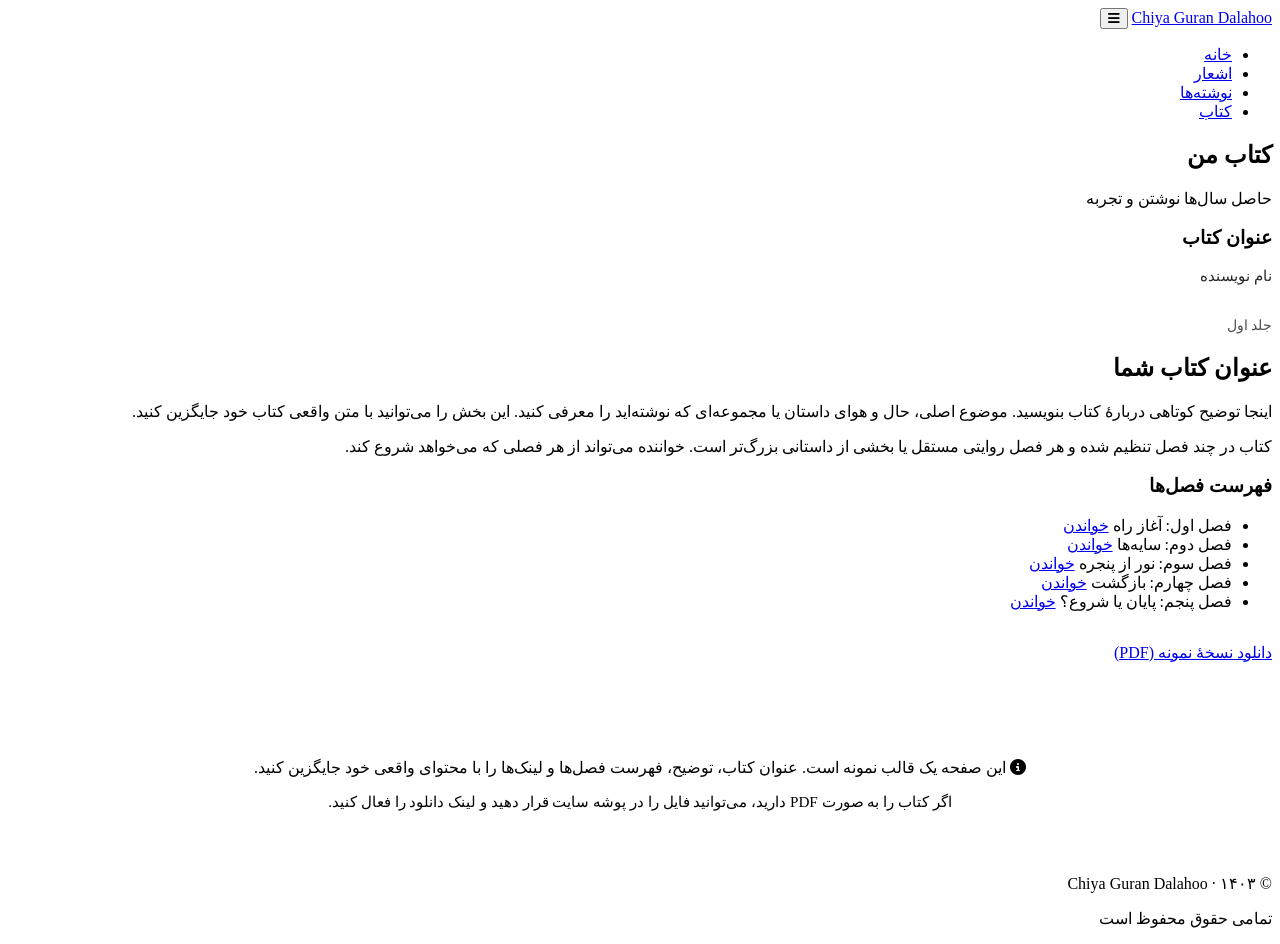
==== book.html @ 2d06a1b2 "Add files via upload" ====
<!DOCTYPE html>
<html lang="fa" dir="rtl">
<head>
    <meta charset="UTF-8">
    <meta name="viewport" content="width=device-width, initial-scale=1.0">
    <title>کتاب | Chiya Guran Dalahoo</title>
    <meta name="description" content="معرفی کتاب">
    <link rel="stylesheet" href="css/style.css">
    <link rel="stylesheet" href="https://cdnjs.cloudflare.com/ajax/libs/font-awesome/6.5.1/css/all.min.css">
</head>
<body>
    <header>
        <div class="nav-container">
            <a href="index.html" class="logo">Chiya <span>Guran</span> Dalahoo</a>
            <button class="menu-toggle" aria-label="منو">
                <i class="fas fa-bars"></i>
            </button>
            <nav>
                <ul id="nav-menu">
                    <li><a href="index.html">خانه</a></li>
                    <li><a href="poems.html">اشعار</a></li>
                    <li><a href="writings.html">نوشته‌ها</a></li>
                    <li><a href="book.html" class="active">کتاب</a></li>
                </ul>
            </nav>
        </div>
    </header>

    <main>
        <div class="section-title">
            <h2>کتاب من</h2>
            <p>حاصل سال‌ها نوشتن و تجربه</p>
        </div>

        <div class="book-info">
            <div class="book-cover">
                <h3>عنوان کتاب</h3>
                <p style="font-size: 0.95rem; opacity: 0.85; margin-top: 0.5rem;">نام نویسنده</p>
                <div style="margin-top: 2rem; font-size: 0.85rem; opacity: 0.7;">
                    جلد اول
                </div>
            </div>

            <div class="book-details">
                <h2>عنوان کتاب شما</h2>
                <p>
                    اینجا توضیح کوتاهی دربارهٔ کتاب بنویسید. موضوع اصلی، حال و هوای داستان یا مجموعه‌ای که نوشته‌اید را معرفی کنید. این بخش را می‌توانید با متن واقعی کتاب خود جایگزین کنید.
                </p>
                <p>
                    کتاب در چند فصل تنظیم شده و هر فصل روایتی مستقل یا بخشی از داستانی بزرگ‌تر است. خواننده می‌تواند از هر فصلی که می‌خواهد شروع کند.
                </p>

                <div class="chapters">
                    <h3>فهرست فصل‌ها</h3>
                    <ul>
                        <li>
                            <span>فصل اول: آغاز راه</span>
                            <a href="#">خواندن</a>
                        </li>
                        <li>
                            <span>فصل دوم: سایه‌ها</span>
                            <a href="#">خواندن</a>
                        </li>
                        <li>
                            <span>فصل سوم: نور از پنجره</span>
                            <a href="#">خواندن</a>
                        </li>
                        <li>
                            <span>فصل چهارم: بازگشت</span>
                            <a href="#">خواندن</a>
                        </li>
                        <li>
                            <span>فصل پنجم: پایان یا شروع؟</span>
                            <a href="#">خواندن</a>
                        </li>
                    </ul>
                </div>

                <div style="margin-top: 2rem;">
                    <a href="#" class="btn">دانلود نسخهٔ نمونه (PDF)</a>
                </div>
            </div>
        </div>

        <div style="text-align: center; margin-top: 3rem; padding: 2rem; background: var(--bg-secondary); border-radius: var(--radius);">
            <p style="color: var(--text-soft); margin-bottom: 1rem;">
                <i class="fas fa-info-circle"></i>
                این صفحه یک قالب نمونه است. عنوان کتاب، توضیح، فهرست فصل‌ها و لینک‌ها را با محتوای واقعی خود جایگزین کنید.
            </p>
            <p style="font-size: 0.95rem; color: var(--text-soft);">
                اگر کتاب را به صورت PDF دارید، می‌توانید فایل را در پوشه سایت قرار دهید و لینک دانلود را فعال کنید.
            </p>
        </div>
    </main>

    <footer>
        <p>© ۱۴۰۳ · Chiya Guran Dalahoo</p>
        <p>تمامی حقوق محفوظ است</p>
    </footer>

    <script src="js/main.js"></script>
</body>
</html>
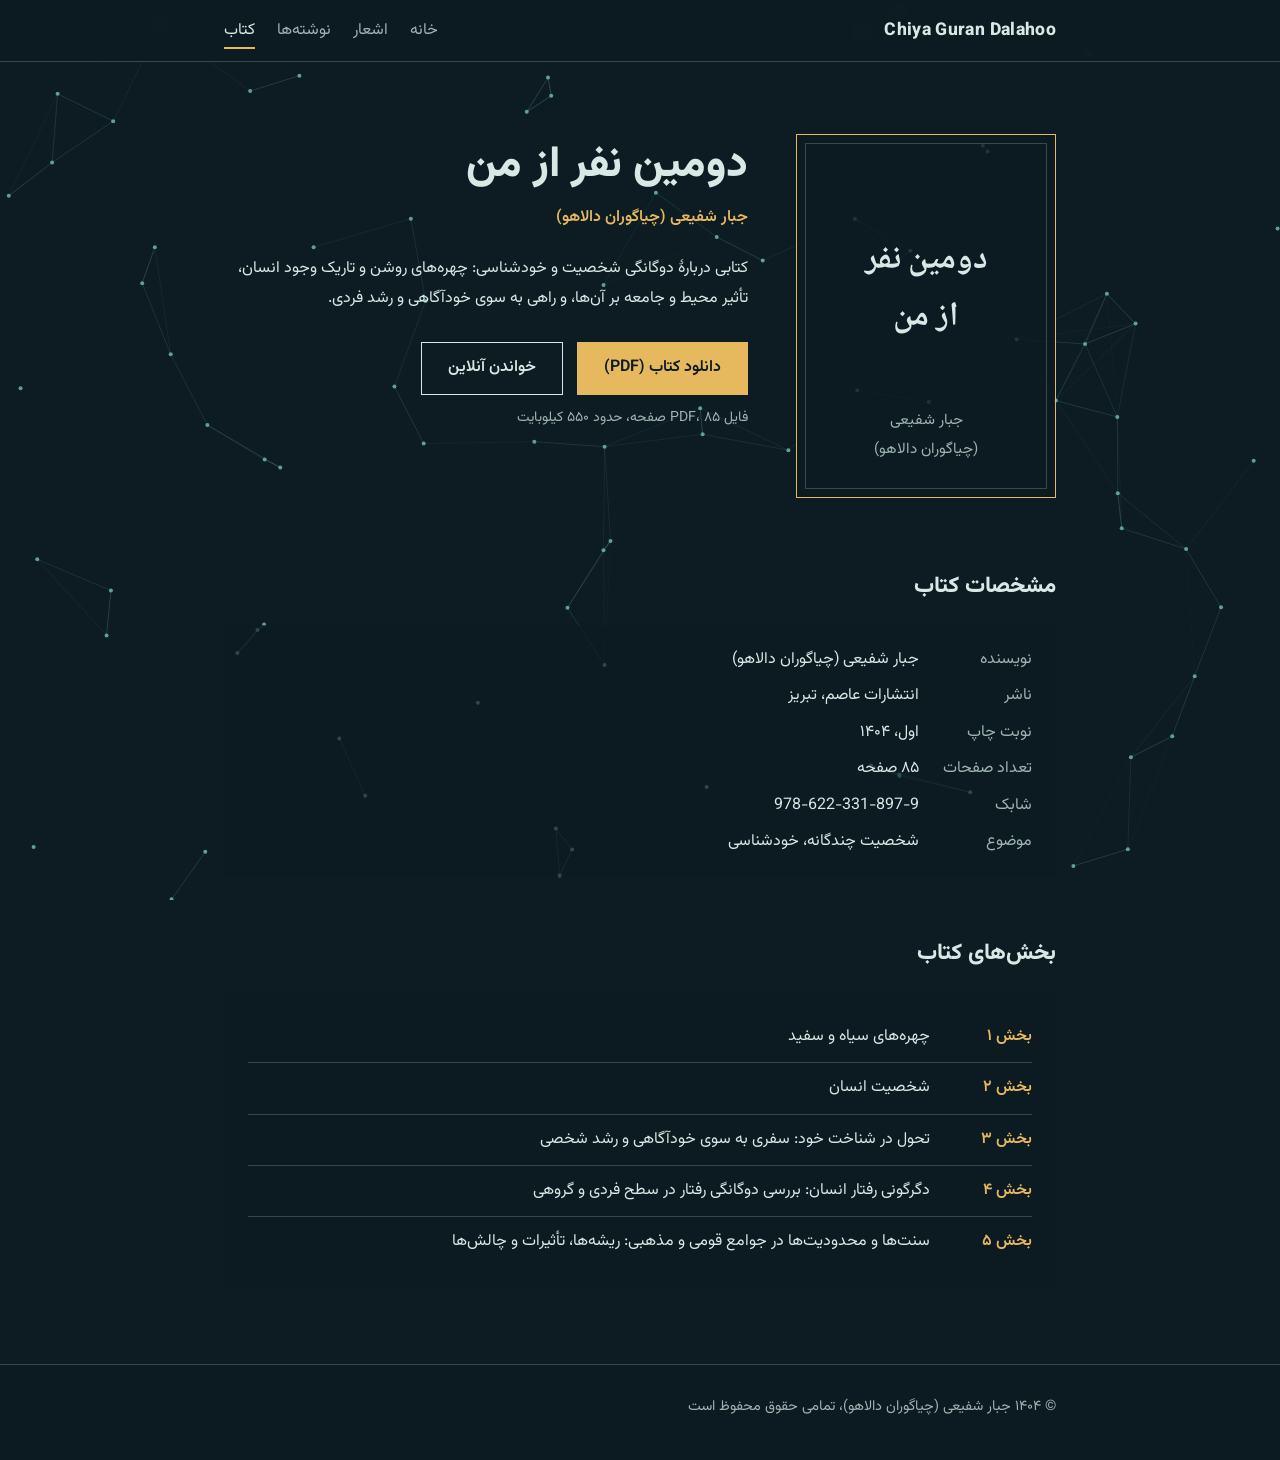
==== commit a53d9a32: "Add files via upload" ====
--- a/book.html
+++ b/book.html
@@ -1,103 +1,193 @@
 <!DOCTYPE html>
 <html lang="fa" dir="rtl">
 <head>
-    <meta charset="UTF-8">
-    <meta name="viewport" content="width=device-width, initial-scale=1.0">
-    <title>کتاب | Chiya Guran Dalahoo</title>
-    <meta name="description" content="معرفی کتاب">
-    <link rel="stylesheet" href="css/style.css">
-    <link rel="stylesheet" href="https://cdnjs.cloudflare.com/ajax/libs/font-awesome/6.5.1/css/all.min.css">
+<meta charset="UTF-8">
+<meta name="viewport" content="width=device-width, initial-scale=1.0">
+<meta name="description" content="کتاب دومین نفر از من، نوشتهٔ جبار شفیعی (چیاگوران دالاهو)">
+<title>کتاب | Chiya Guran Dalahoo</title>
+<link rel="preconnect" href="https://fonts.googleapis.com">
+<link rel="preconnect" href="https://fonts.gstatic.com" crossorigin>
+<link href="https://fonts.googleapis.com/css2?family=Vazirmatn:wght@400;600;800&family=Noto+Naskh+Arabic:wght@400;600;700&display=swap" rel="stylesheet">
+<style>
+:root {
+  --ink: #0d1b22;
+  --mist: #d8e8e4;
+  --dim: #9db4b0;
+  --saffron: #e6b95f;
+  --line: rgba(216, 232, 228, .22);
+}
+* { box-sizing: border-box; margin: 0; padding: 0; }
+html { background: var(--ink); }
+body { font-family: "Vazirmatn", Tahoma, "Segoe UI", sans-serif; color: var(--mist); line-height: 1.9; background: transparent; min-height: 100vh; }
+#bg { position: fixed; inset: 0; width: 100%; height: 100%; z-index: -1; display: block; }
+a { color: inherit; text-decoration: none; }
+a:focus-visible { outline: 2px solid var(--saffron); outline-offset: 4px; }
+.wrap { max-width: 880px; margin: 0 auto; padding: 0 24px; }
+
+header { border-bottom: 1px solid var(--line); background: rgba(13, 27, 34, .72); backdrop-filter: blur(6px); -webkit-backdrop-filter: blur(6px); position: sticky; top: 0; z-index: 5; }
+header .wrap { display: flex; align-items: center; justify-content: space-between; gap: 16px; flex-wrap: wrap; padding-top: 14px; padding-bottom: 14px; }
+.brand { font-weight: 800; font-size: 1.1rem; letter-spacing: .02em; direction: ltr; }
+nav ul { list-style: none; display: flex; gap: 22px; }
+nav a { color: var(--dim); padding: 4px 0; border-bottom: 2px solid transparent; }
+nav a:hover, nav a[aria-current="page"] { color: var(--mist); border-bottom-color: var(--saffron); }
+
+.book { display: grid; grid-template-columns: 260px 1fr; gap: 48px; align-items: start; padding: 72px 0 40px; }
+
+/* typographic cover */
+.cover { aspect-ratio: 5 / 7; border: 1px solid var(--saffron); background: rgba(13, 27, 34, .8); display: flex; flex-direction: column; justify-content: space-between; align-items: center; text-align: center; padding: 34px 18px; position: relative; }
+.cover::before { content: ""; position: absolute; inset: 8px; border: 1px solid var(--line); pointer-events: none; }
+.cover .t { font-family: "Noto Naskh Arabic", "Vazirmatn", serif; font-weight: 700; font-size: 2.1rem; line-height: 1.7; margin-top: 28%; }
+.cover .a { font-size: .95rem; color: var(--dim); }
+
+.info h1 { font-size: clamp(1.8rem, 5vw, 2.7rem); font-weight: 800; line-height: 1.5; }
+.author { color: var(--saffron); font-weight: 600; margin-top: 4px; }
+.desc { margin-top: 20px; color: var(--mist); max-width: 34em; }
+.actions { margin-top: 28px; display: flex; gap: 14px; flex-wrap: wrap; }
+.btn { padding: 10px 26px; border: 1px solid var(--mist); font-weight: 600; transition: background .2s, color .2s; display: inline-block; }
+.btn:hover { background: var(--mist); color: var(--ink); }
+.btn.primary { background: var(--saffron); border-color: var(--saffron); color: var(--ink); }
+.btn.primary:hover { background: transparent; color: var(--saffron); }
+.small { margin-top: 10px; color: var(--dim); font-size: .88rem; }
+
+section { padding: 28px 0; }
+h2 { font-size: 1.4rem; font-weight: 800; margin-bottom: 16px; }
+.panel { background: rgba(13, 27, 34, .65); padding: 20px 24px; }
+
+dl { display: grid; grid-template-columns: max-content 1fr; gap: 6px 24px; }
+dt { color: var(--dim); }
+
+ol.parts { list-style: none; counter-reset: p; }
+ol.parts li { counter-increment: p; padding: 10px 0; border-bottom: 1px solid var(--line); display: flex; gap: 14px; }
+ol.parts li:last-child { border-bottom: 0; }
+ol.parts li::before { content: "بخش " counter(p, persian); color: var(--saffron); font-weight: 600; white-space: nowrap; min-width: 5.5em; }
+
+footer { border-top: 1px solid var(--line); margin-top: 48px; padding: 28px 0 40px; color: var(--dim); font-size: .9rem; background: rgba(13, 27, 34, .72); }
+@media (max-width: 680px) {
+  .book { grid-template-columns: 1fr; gap: 32px; padding-top: 40px; }
+  .cover { max-width: 260px; margin: 0 auto; width: 100%; }
+  nav ul { gap: 16px; }
+  dl { grid-template-columns: 1fr; gap: 0; }
+  dd { margin-bottom: 8px; }
+}
+</style>
 </head>
 <body>
-    <header>
-        <div class="nav-container">
-            <a href="index.html" class="logo">Chiya <span>Guran</span> Dalahoo</a>
-            <button class="menu-toggle" aria-label="منو">
-                <i class="fas fa-bars"></i>
-            </button>
-            <nav>
-                <ul id="nav-menu">
-                    <li><a href="index.html">خانه</a></li>
-                    <li><a href="poems.html">اشعار</a></li>
-                    <li><a href="writings.html">نوشته‌ها</a></li>
-                    <li><a href="book.html" class="active">کتاب</a></li>
-                </ul>
-            </nav>
-        </div>
-    </header>
+<canvas id="bg" aria-hidden="true"></canvas>
 
-    <main>
-        <div class="section-title">
-            <h2>کتاب من</h2>
-            <p>حاصل سال‌ها نوشتن و تجربه</p>
-        </div>
+<header>
+  <div class="wrap">
+    <a class="brand" href="index.html">Chiya Guran Dalahoo</a>
+    <nav aria-label="منوی اصلی">
+      <ul>
+        <li><a href="index.html">خانه</a></li>
+        <li><a href="poems.html">اشعار</a></li>
+        <li><a href="writings.html">نوشته‌ها</a></li>
+        <li><a href="book.html" aria-current="page">کتاب</a></li>
+      </ul>
+    </nav>
+  </div>
+</header>
 
-        <div class="book-info">
-            <div class="book-cover">
-                <h3>عنوان کتاب</h3>
-                <p style="font-size: 0.95rem; opacity: 0.85; margin-top: 0.5rem;">نام نویسنده</p>
-                <div style="margin-top: 2rem; font-size: 0.85rem; opacity: 0.7;">
-                    جلد اول
-                </div>
-            </div>
+<main class="wrap">
+  <div class="book">
+    <div class="cover" aria-hidden="true">
+      <div class="t">دومین نفر<br>از من</div>
+      <div class="a">جبار شفیعی<br>(چیاگوران دالاهو)</div>
+    </div>
 
-            <div class="book-details">
-                <h2>عنوان کتاب شما</h2>
-                <p>
-                    اینجا توضیح کوتاهی دربارهٔ کتاب بنویسید. موضوع اصلی، حال و هوای داستان یا مجموعه‌ای که نوشته‌اید را معرفی کنید. این بخش را می‌توانید با متن واقعی کتاب خود جایگزین کنید.
-                </p>
-                <p>
-                    کتاب در چند فصل تنظیم شده و هر فصل روایتی مستقل یا بخشی از داستانی بزرگ‌تر است. خواننده می‌تواند از هر فصلی که می‌خواهد شروع کند.
-                </p>
+    <div class="info">
+      <h1>دومین نفر از من</h1>
+      <p class="author">جبار شفیعی (چیاگوران دالاهو)</p>
+      <p class="desc">کتابی دربارهٔ دوگانگی شخصیت و خودشناسی: چهره‌های روشن و تاریک وجود انسان، تأثیر محیط و جامعه بر آن‌ها، و راهی به سوی خودآگاهی و رشد فردی.</p>
+      <div class="actions">
+        <a class="btn primary" href="files/dovomin-nafar-az-man.pdf" download>دانلود کتاب (PDF)</a>
+        <a class="btn" href="files/dovomin-nafar-az-man.pdf" target="_blank" rel="noopener">خواندن آنلاین</a>
+      </div>
+      <p class="small">فایل PDF، ۸۵ صفحه، حدود ۵۵۰ کیلوبایت</p>
+    </div>
+  </div>
 
-                <div class="chapters">
-                    <h3>فهرست فصل‌ها</h3>
-                    <ul>
-                        <li>
-                            <span>فصل اول: آغاز راه</span>
-                            <a href="#">خواندن</a>
-                        </li>
-                        <li>
-                            <span>فصل دوم: سایه‌ها</span>
-                            <a href="#">خواندن</a>
-                        </li>
-                        <li>
-                            <span>فصل سوم: نور از پنجره</span>
-                            <a href="#">خواندن</a>
-                        </li>
-                        <li>
-                            <span>فصل چهارم: بازگشت</span>
-                            <a href="#">خواندن</a>
-                        </li>
-                        <li>
-                            <span>فصل پنجم: پایان یا شروع؟</span>
-                            <a href="#">خواندن</a>
-                        </li>
-                    </ul>
-                </div>
+  <section>
+    <h2>مشخصات کتاب</h2>
+    <div class="panel">
+      <dl>
+        <dt>نویسنده</dt><dd>جبار شفیعی (چیاگوران دالاهو)</dd>
+        <dt>ناشر</dt><dd>انتشارات عاصم، تبریز</dd>
+        <dt>نوبت چاپ</dt><dd>اول، ۱۴۰۴</dd>
+        <dt>تعداد صفحات</dt><dd>۸۵ صفحه</dd>
+        <dt>شابک</dt><dd dir="ltr" style="text-align:right">978-622-331-897-9</dd>
+        <dt>موضوع</dt><dd>شخصیت چندگانه، خودشناسی</dd>
+      </dl>
+    </div>
+  </section>
 
-                <div style="margin-top: 2rem;">
-                    <a href="#" class="btn">دانلود نسخهٔ نمونه (PDF)</a>
-                </div>
-            </div>
-        </div>
+  <section>
+    <h2>بخش‌های کتاب</h2>
+    <div class="panel">
+      <ol class="parts">
+        <li>چهره‌های سیاه و سفید</li>
+        <li>شخصیت انسان</li>
+        <li>تحول در شناخت خود: سفری به سوی خودآگاهی و رشد شخصی</li>
+        <li>دگرگونی رفتار انسان: بررسی دوگانگی رفتار در سطح فردی و گروهی</li>
+        <li>سنت‌ها و محدودیت‌ها در جوامع قومی و مذهبی: ریشه‌ها، تأثیرات و چالش‌ها</li>
+      </ol>
+    </div>
+  </section>
+</main>
 
-        <div style="text-align: center; margin-top: 3rem; padding: 2rem; background: var(--bg-secondary); border-radius: var(--radius);">
-            <p style="color: var(--text-soft); margin-bottom: 1rem;">
-                <i class="fas fa-info-circle"></i>
-                این صفحه یک قالب نمونه است. عنوان کتاب، توضیح، فهرست فصل‌ها و لینک‌ها را با محتوای واقعی خود جایگزین کنید.
-            </p>
-            <p style="font-size: 0.95rem; color: var(--text-soft);">
-                اگر کتاب را به صورت PDF دارید، می‌توانید فایل را در پوشه سایت قرار دهید و لینک دانلود را فعال کنید.
-            </p>
-        </div>
-    </main>
+<footer>
+  <div class="wrap">© ۱۴۰۴ جبار شفیعی (چیاگوران دالاهو)، تمامی حقوق محفوظ است</div>
+</footer>
 
-    <footer>
-        <p>© ۱۴۰۳ · Chiya Guran Dalahoo</p>
-        <p>تمامی حقوق محفوظ است</p>
-    </footer>
-
-    <script src="js/main.js"></script>
+<script>
+(function () {
+  var c = document.getElementById('bg');
+  var x = c.getContext('2d');
+  var w = 0, h = 0, pts = [];
+  var still = window.matchMedia && matchMedia('(prefers-reduced-motion: reduce)').matches;
+  var NET = '111,183,168';
+  function resize() {
+    var d = window.devicePixelRatio || 1;
+    w = window.innerWidth; h = window.innerHeight;
+    c.width = w * d; c.height = h * d;
+    x.setTransform(d, 0, 0, d, 0, 0);
+    var n = Math.min(90, Math.floor(w * h / 14000));
+    pts = [];
+    for (var i = 0; i < n; i++) {
+      pts.push({ x: Math.random() * w, y: Math.random() * h, vx: (Math.random() - .5) * .4, vy: (Math.random() - .5) * .4 });
+    }
+    if (still) draw();
+  }
+  function draw() {
+    x.clearRect(0, 0, w, h);
+    var i, j, a, b, d;
+    for (i = 0; i < pts.length; i++) {
+      a = pts[i];
+      if (!still) {
+        a.x += a.vx; a.y += a.vy;
+        if (a.x < 0 || a.x > w) a.vx *= -1;
+        if (a.y < 0 || a.y > h) a.vy *= -1;
+      }
+    }
+    for (i = 0; i < pts.length; i++) {
+      a = pts[i];
+      x.fillStyle = 'rgba(' + NET + ',.85)';
+      x.beginPath(); x.arc(a.x, a.y, 2, 0, 6.283); x.fill();
+      for (j = i + 1; j < pts.length; j++) {
+        b = pts[j];
+        d = Math.hypot(a.x - b.x, a.y - b.y);
+        if (d < 140) {
+          x.strokeStyle = 'rgba(' + NET + ',' + ((1 - d / 140) * .35) + ')';
+          x.beginPath(); x.moveTo(a.x, a.y); x.lineTo(b.x, b.y); x.stroke();
+        }
+      }
+    }
+    if (!still) requestAnimationFrame(draw);
+  }
+  window.addEventListener('resize', resize);
+  resize();
+  if (!still) draw();
+})();
+</script>
 </body>
 </html>
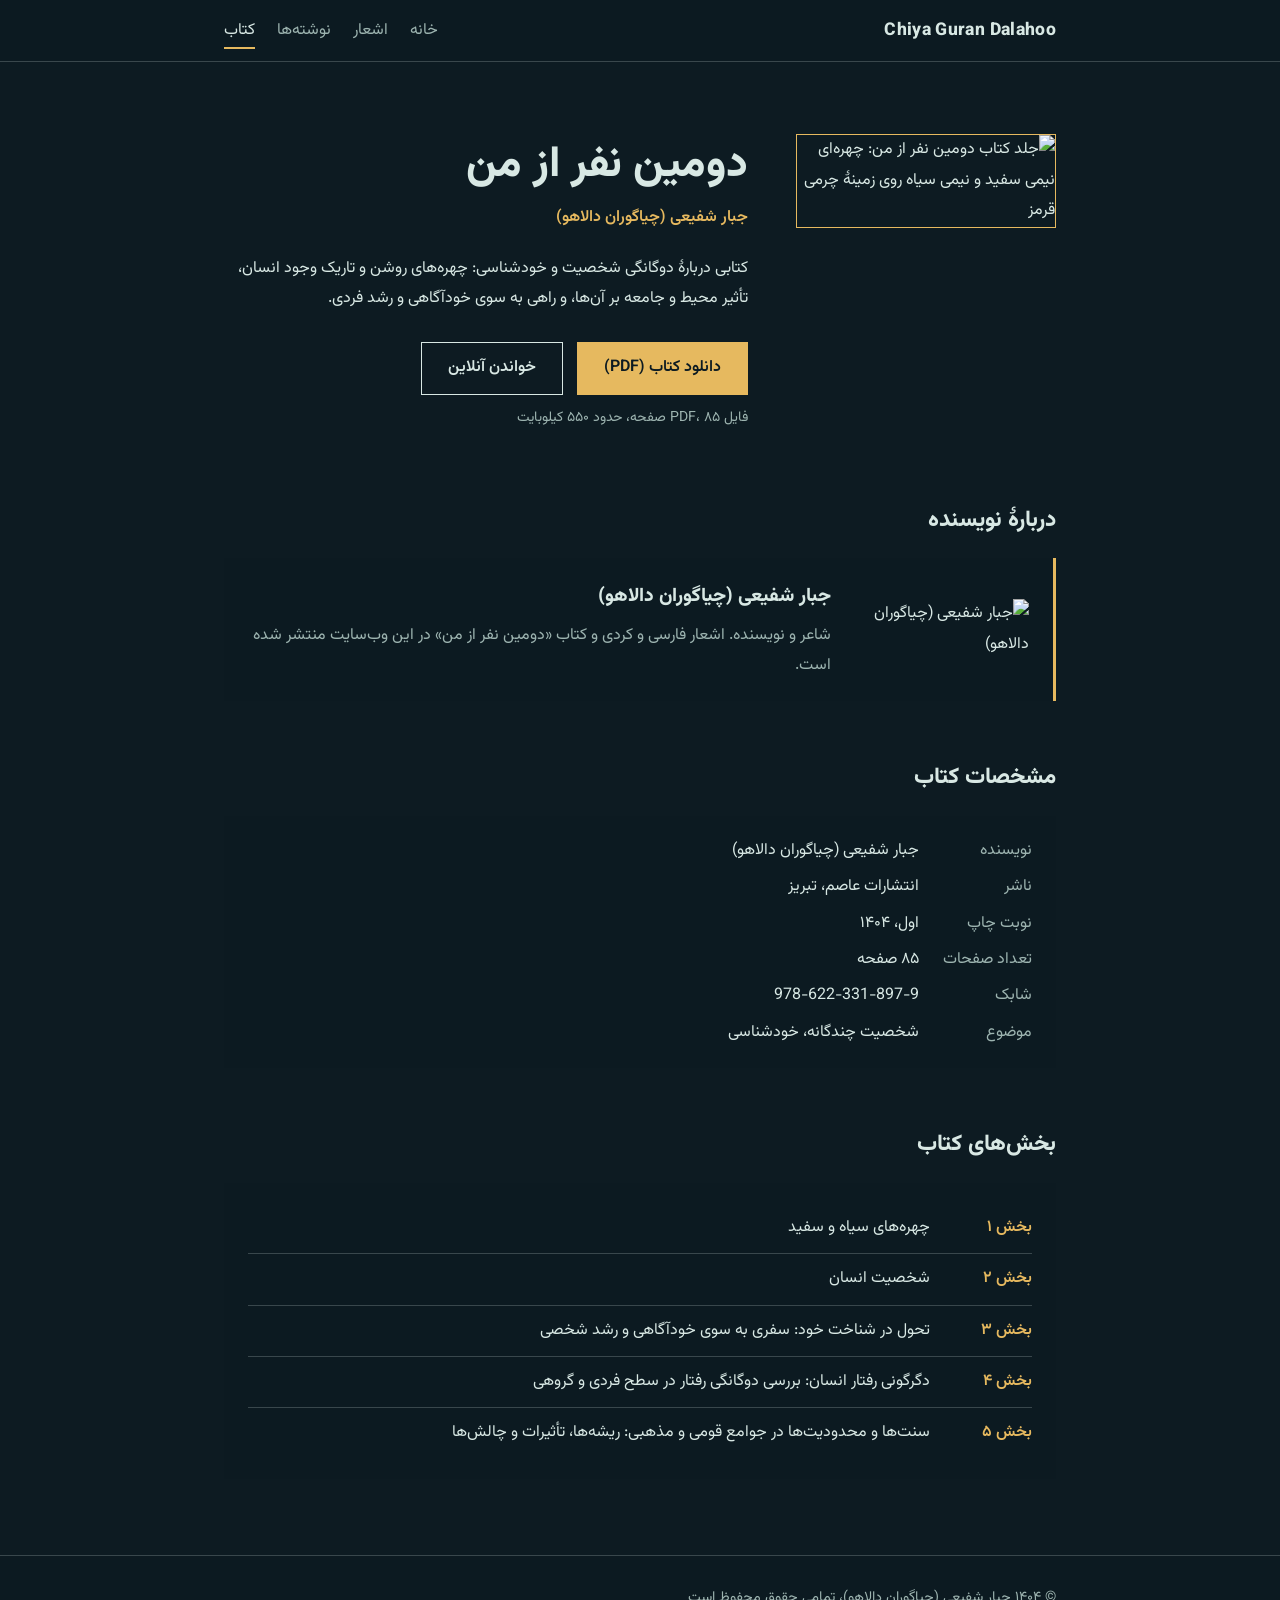
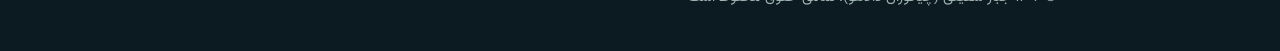
==== commit 501e717e: "Add files via upload" ====
--- a/book.html
+++ b/book.html
@@ -61,10 +61,17 @@
 ol.parts li:last-child { border-bottom: 0; }
 ol.parts li::before { content: "بخش " counter(p, persian); color: var(--saffron); font-weight: 600; white-space: nowrap; min-width: 5.5em; }
 
+.cover-img { width: 100%; max-width: 260px; height: auto; display: block; border: 1px solid var(--saffron); }
+.author-box { display: grid; grid-template-columns: 170px 1fr; gap: 28px; align-items: center; background: rgba(13, 27, 34, .65); padding: 20px 24px; border-inline-start: 3px solid var(--saffron); }
+.author-box img { width: 100%; height: auto; display: block; }
+.author-box h3 { font-size: 1.2rem; font-weight: 800; }
+.author-box p { color: var(--dim); margin-top: 6px; }
+@media (max-width: 560px) { .author-box { grid-template-columns: 1fr; } .author-box img { max-width: 200px; } }
+
 footer { border-top: 1px solid var(--line); margin-top: 48px; padding: 28px 0 40px; color: var(--dim); font-size: .9rem; background: rgba(13, 27, 34, .72); }
 @media (max-width: 680px) {
   .book { grid-template-columns: 1fr; gap: 32px; padding-top: 40px; }
-  .cover { max-width: 260px; margin: 0 auto; width: 100%; }
+  .cover-img { margin: 0 auto; }
   nav ul { gap: 16px; }
   dl { grid-template-columns: 1fr; gap: 0; }
   dd { margin-bottom: 8px; }
@@ -90,10 +97,7 @@
 
 <main class="wrap">
   <div class="book">
-    <div class="cover" aria-hidden="true">
-      <div class="t">دومین نفر<br>از من</div>
-      <div class="a">جبار شفیعی<br>(چیاگوران دالاهو)</div>
-    </div>
+    <img class="cover-img" src="images/book-cover.jpg" alt="جلد کتاب دومین نفر از من: چهره‌ای نیمی سفید و نیمی سیاه روی زمینهٔ چرمی قرمز">
 
     <div class="info">
       <h1>دومین نفر از من</h1>
@@ -106,6 +110,17 @@
       <p class="small">فایل PDF، ۸۵ صفحه، حدود ۵۵۰ کیلوبایت</p>
     </div>
   </div>
+
+  <section>
+    <h2>دربارهٔ نویسنده</h2>
+    <div class="author-box">
+      <img src="images/author.jpg" alt="جبار شفیعی (چیاگوران دالاهو)" loading="lazy">
+      <div>
+        <h3>جبار شفیعی (چیاگوران دالاهو)</h3>
+        <p>شاعر و نویسنده. اشعار فارسی و کردی و کتاب «دومین نفر از من» در این وب‌سایت منتشر شده است.</p>
+      </div>
+    </div>
+  </section>
 
   <section>
     <h2>مشخصات کتاب</h2>
@@ -139,55 +154,6 @@
   <div class="wrap">© ۱۴۰۴ جبار شفیعی (چیاگوران دالاهو)، تمامی حقوق محفوظ است</div>
 </footer>
 
-<script>
-(function () {
-  var c = document.getElementById('bg');
-  var x = c.getContext('2d');
-  var w = 0, h = 0, pts = [];
-  var still = window.matchMedia && matchMedia('(prefers-reduced-motion: reduce)').matches;
-  var NET = '111,183,168';
-  function resize() {
-    var d = window.devicePixelRatio || 1;
-    w = window.innerWidth; h = window.innerHeight;
-    c.width = w * d; c.height = h * d;
-    x.setTransform(d, 0, 0, d, 0, 0);
-    var n = Math.min(90, Math.floor(w * h / 14000));
-    pts = [];
-    for (var i = 0; i < n; i++) {
-      pts.push({ x: Math.random() * w, y: Math.random() * h, vx: (Math.random() - .5) * .4, vy: (Math.random() - .5) * .4 });
-    }
-    if (still) draw();
-  }
-  function draw() {
-    x.clearRect(0, 0, w, h);
-    var i, j, a, b, d;
-    for (i = 0; i < pts.length; i++) {
-      a = pts[i];
-      if (!still) {
-        a.x += a.vx; a.y += a.vy;
-        if (a.x < 0 || a.x > w) a.vx *= -1;
-        if (a.y < 0 || a.y > h) a.vy *= -1;
-      }
-    }
-    for (i = 0; i < pts.length; i++) {
-      a = pts[i];
-      x.fillStyle = 'rgba(' + NET + ',.85)';
-      x.beginPath(); x.arc(a.x, a.y, 2, 0, 6.283); x.fill();
-      for (j = i + 1; j < pts.length; j++) {
-        b = pts[j];
-        d = Math.hypot(a.x - b.x, a.y - b.y);
-        if (d < 140) {
-          x.strokeStyle = 'rgba(' + NET + ',' + ((1 - d / 140) * .35) + ')';
-          x.beginPath(); x.moveTo(a.x, a.y); x.lineTo(b.x, b.y); x.stroke();
-        }
-      }
-    }
-    if (!still) requestAnimationFrame(draw);
-  }
-  window.addEventListener('resize', resize);
-  resize();
-  if (!still) draw();
-})();
-</script>
+<script src="bg.js"></script>
 </body>
 </html>
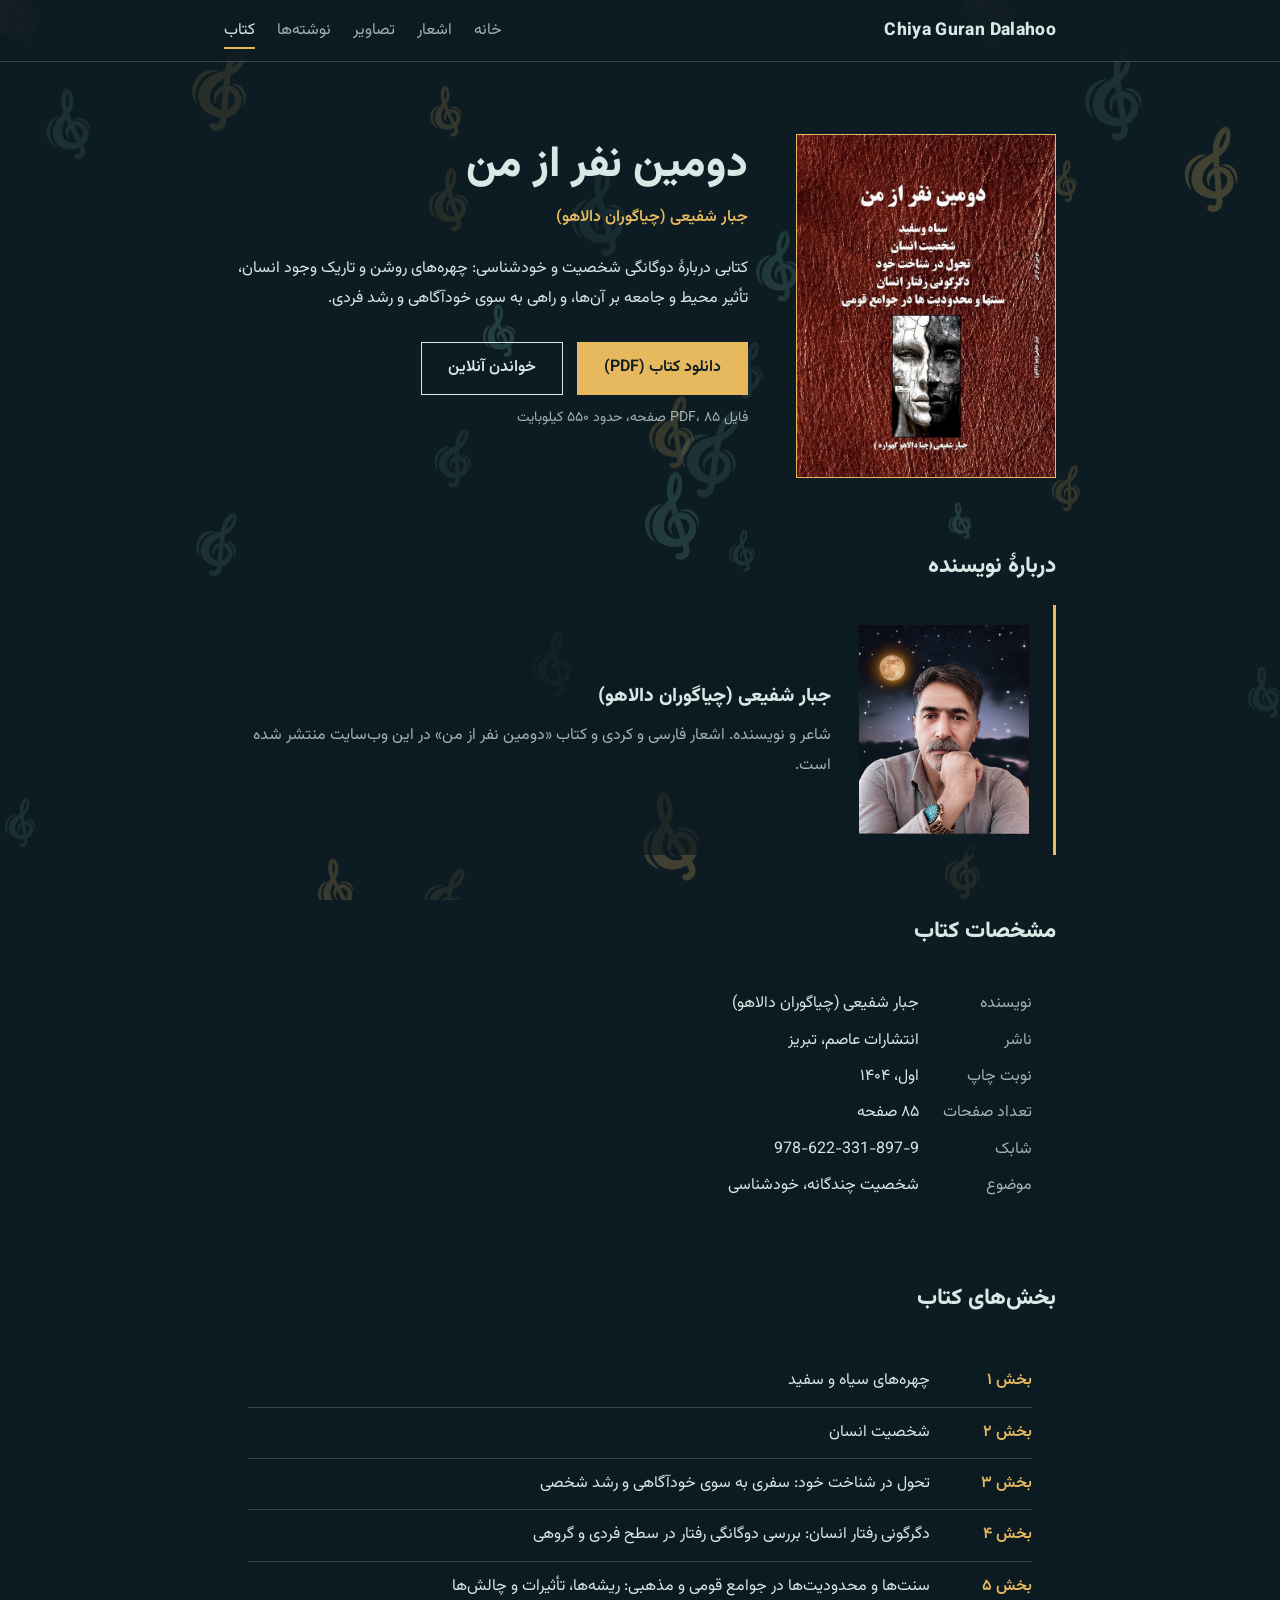
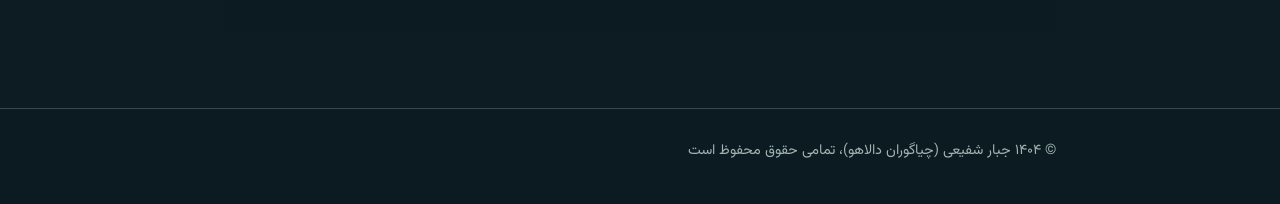
==== commit da7599eb: "Add files via upload" ====
--- a/book.html
+++ b/book.html
@@ -27,7 +27,7 @@
 header { border-bottom: 1px solid var(--line); background: rgba(13, 27, 34, .72); backdrop-filter: blur(6px); -webkit-backdrop-filter: blur(6px); position: sticky; top: 0; z-index: 5; }
 header .wrap { display: flex; align-items: center; justify-content: space-between; gap: 16px; flex-wrap: wrap; padding-top: 14px; padding-bottom: 14px; }
 .brand { font-weight: 800; font-size: 1.1rem; letter-spacing: .02em; direction: ltr; }
-nav ul { list-style: none; display: flex; gap: 22px; }
+nav ul { list-style: none; display: flex; gap: 22px; flex-wrap: wrap; }
 nav a { color: var(--dim); padding: 4px 0; border-bottom: 2px solid transparent; }
 nav a:hover, nav a[aria-current="page"] { color: var(--mist); border-bottom-color: var(--saffron); }
 
@@ -88,6 +88,7 @@
       <ul>
         <li><a href="index.html">خانه</a></li>
         <li><a href="poems.html">اشعار</a></li>
+        <li><a href="gallery.html">تصاویر</a></li>
         <li><a href="writings.html">نوشته‌ها</a></li>
         <li><a href="book.html" aria-current="page">کتاب</a></li>
       </ul>
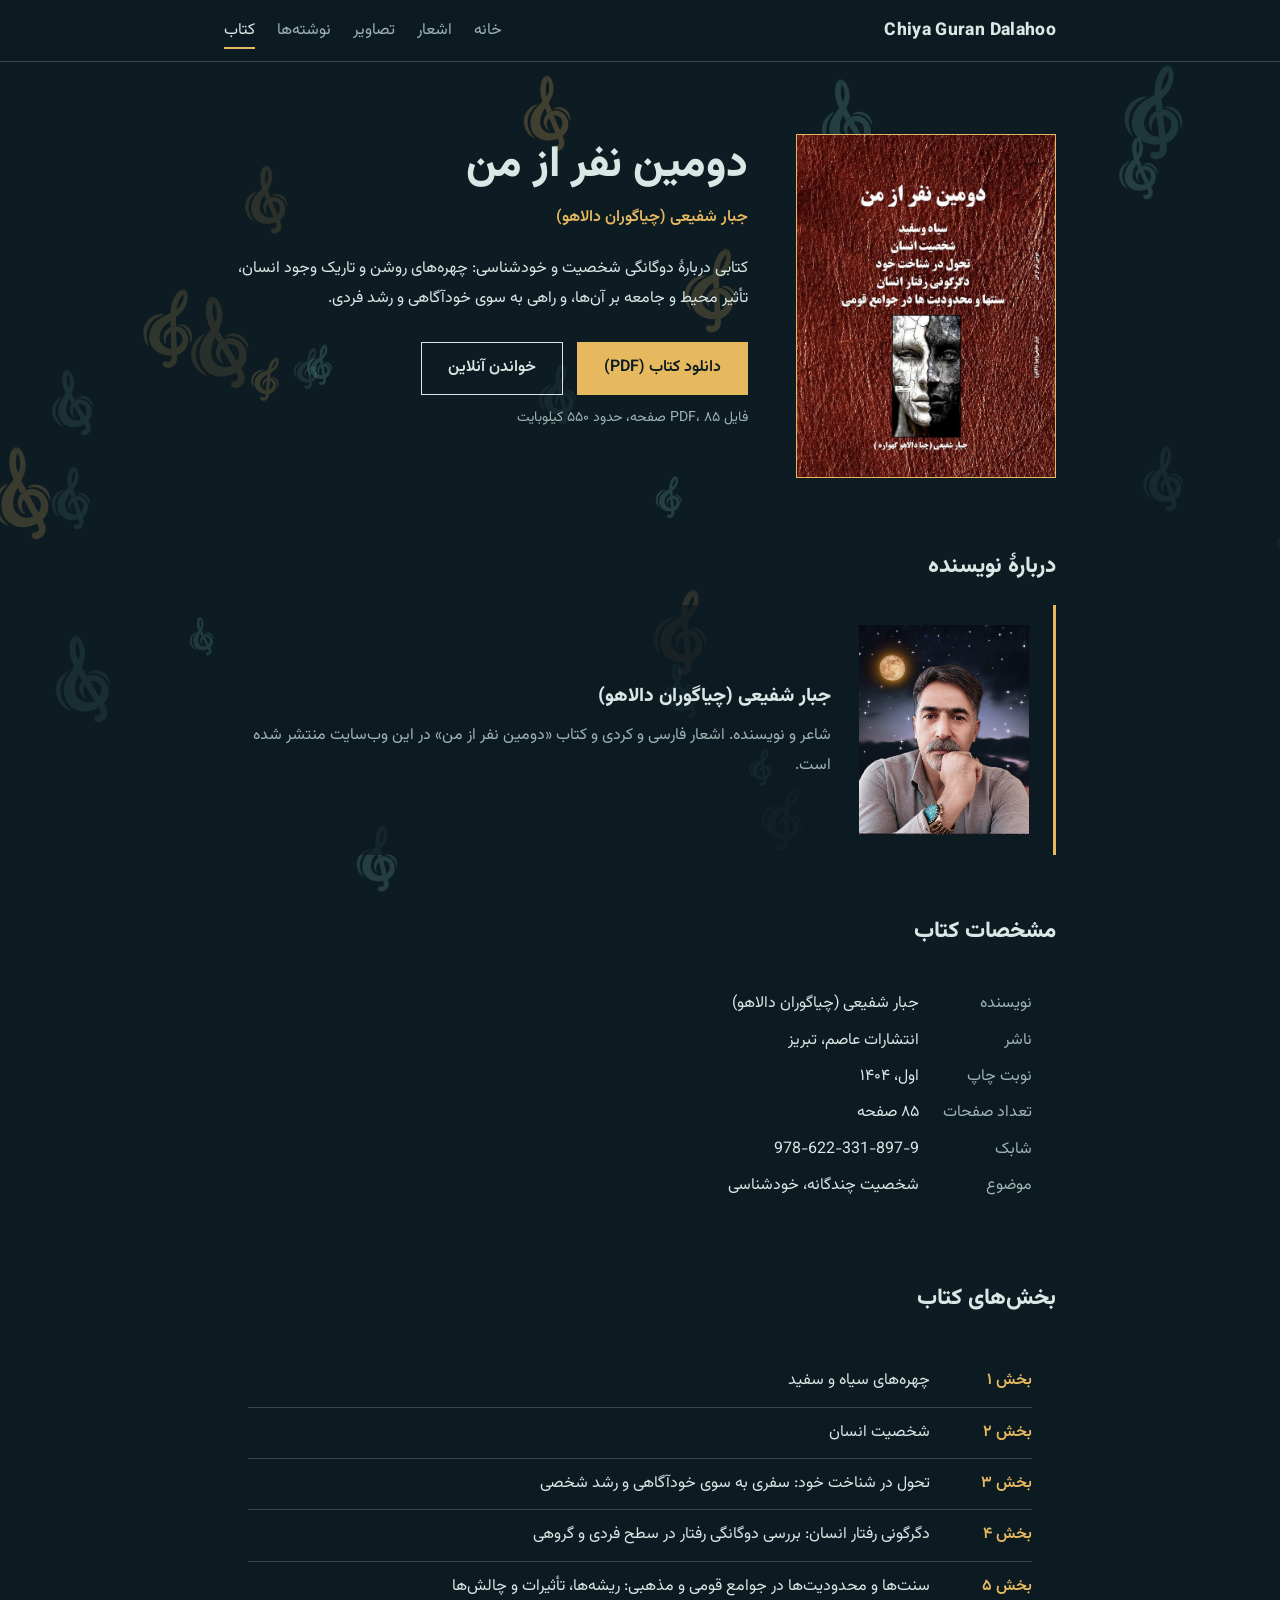
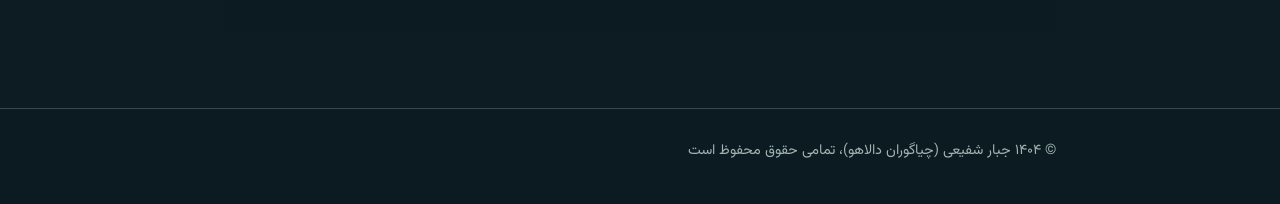
==== commit 3d073acf: "Add files via upload" ====
--- a/book.html
+++ b/book.html
@@ -3,8 +3,8 @@
 <head>
 <meta charset="UTF-8">
 <meta name="viewport" content="width=device-width, initial-scale=1.0">
-<meta name="description" content="کتاب دومین نفر از من، نوشتهٔ جبار شفیعی (چیاگوران دالاهو)">
-<title>کتاب | Chiya Guran Dalahoo</title>
+<meta name="description" content="کتاب «دومین نفر از من»، نوشتهٔ جبار شفیعی (چیا شفیعی، چیاگوران دالاهو): دانلود PDF و مشخصات کتاب">
+<title>کتاب دومین نفر از من | چیا شفیعی</title>
 <link rel="preconnect" href="https://fonts.googleapis.com">
 <link rel="preconnect" href="https://fonts.gstatic.com" crossorigin>
 <link href="https://fonts.googleapis.com/css2?family=Vazirmatn:wght@400;600;800&family=Noto+Naskh+Arabic:wght@400;600;700&display=swap" rel="stylesheet">
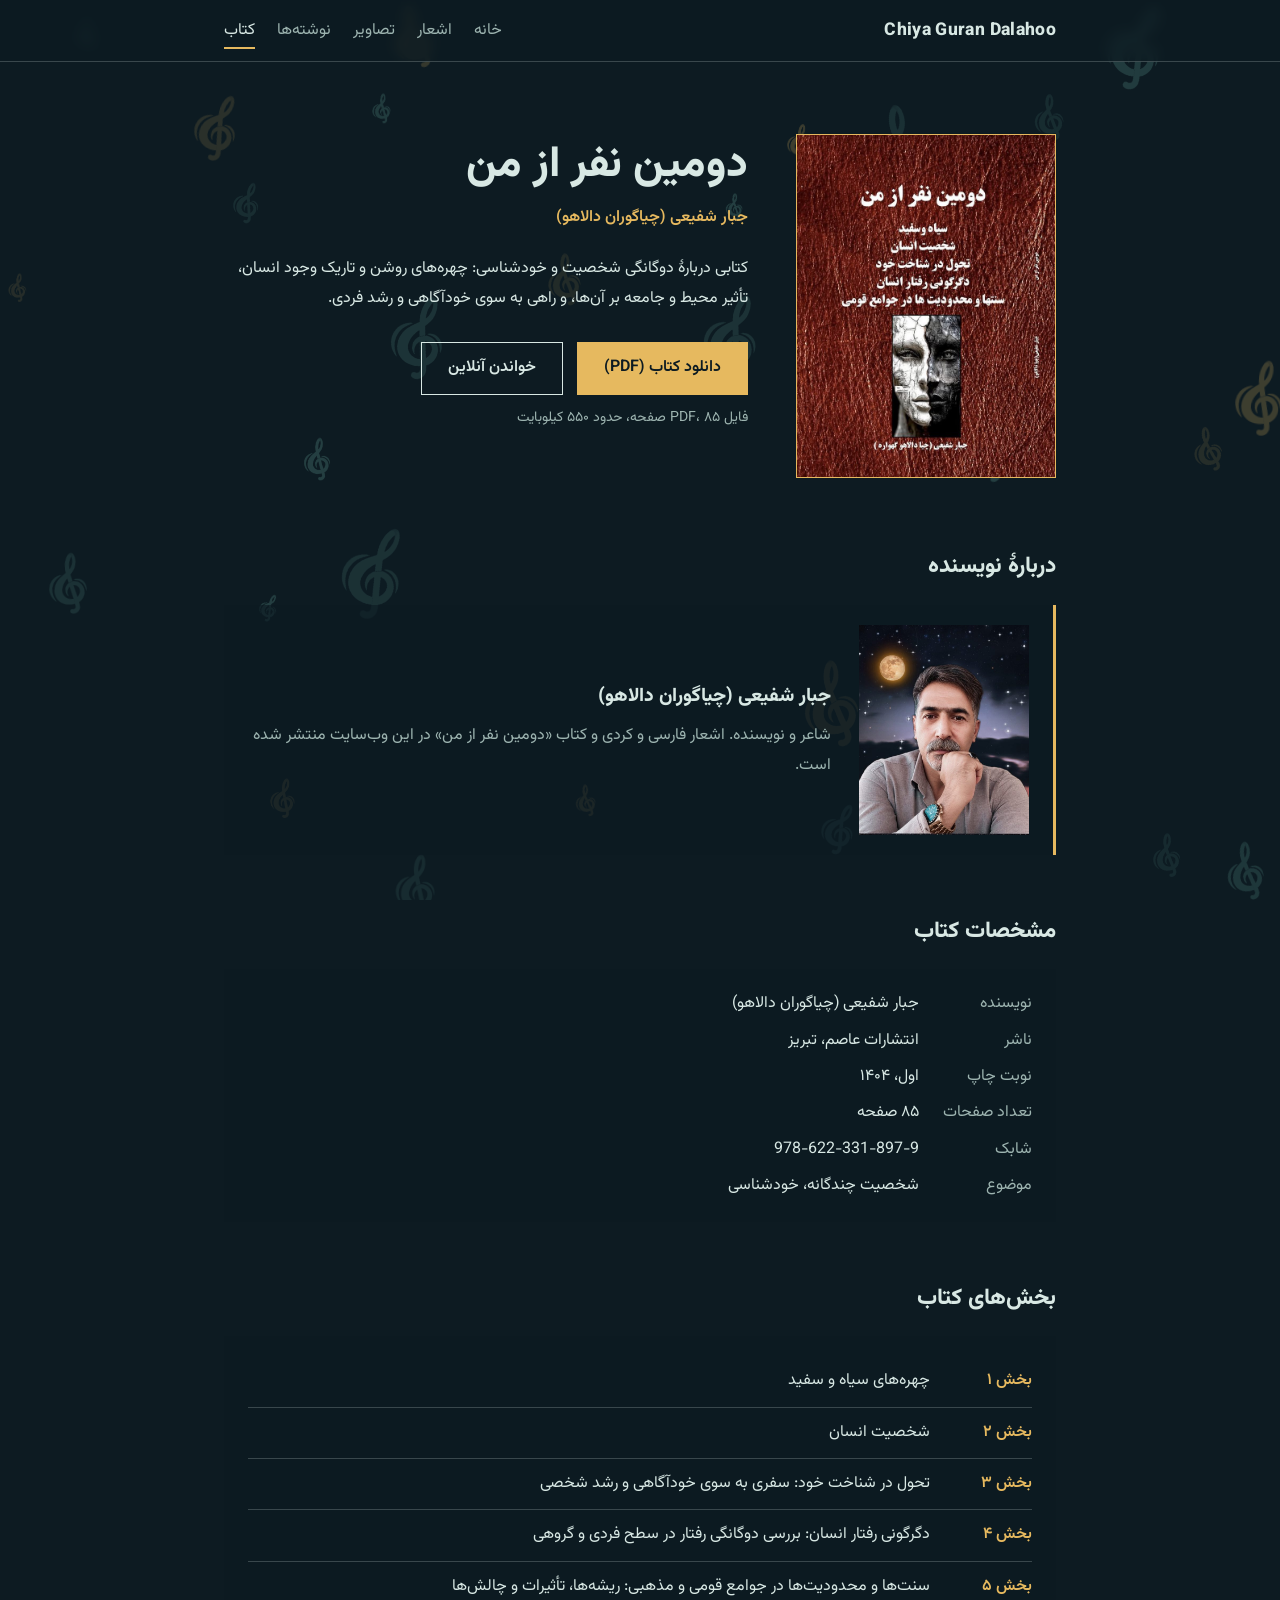
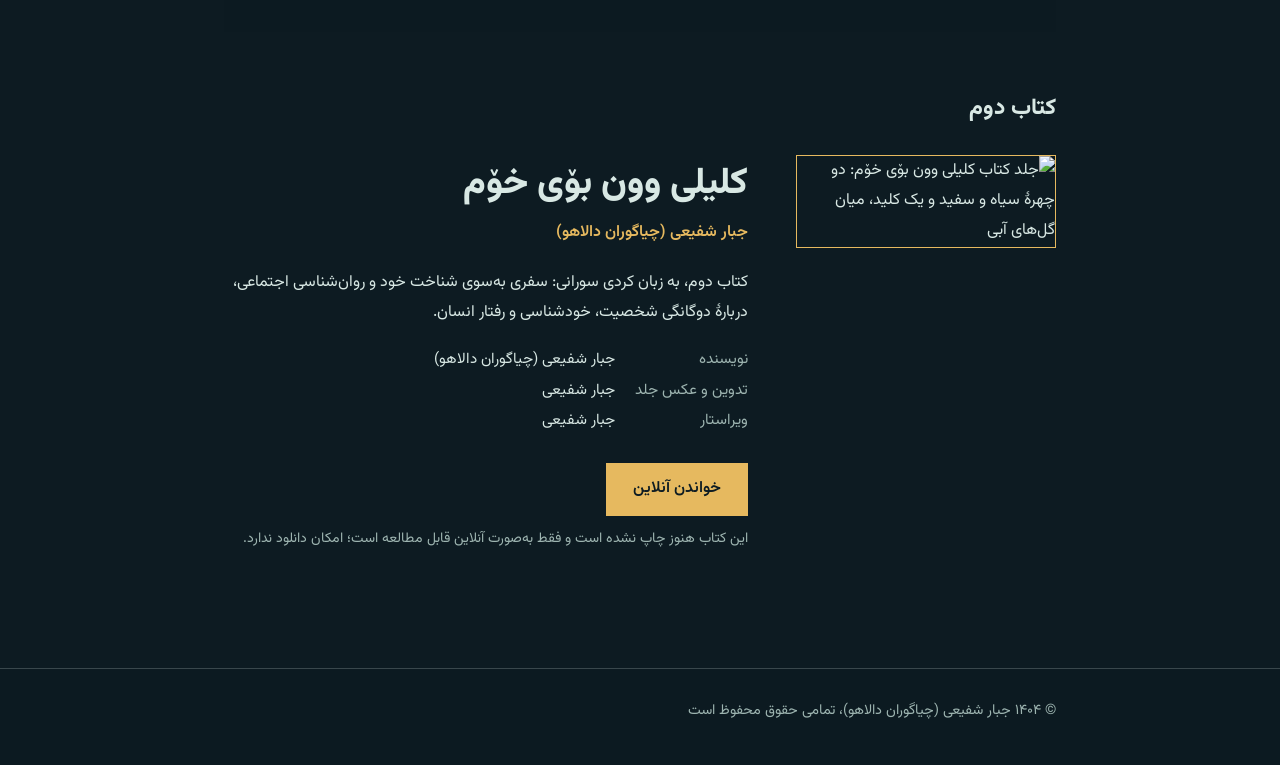
==== commit 8fc195a7: "Add files via upload" ====
--- a/book.html
+++ b/book.html
@@ -3,8 +3,8 @@
 <head>
 <meta charset="UTF-8">
 <meta name="viewport" content="width=device-width, initial-scale=1.0">
-<meta name="description" content="کتاب «دومین نفر از من»، نوشتهٔ جبار شفیعی (چیا شفیعی، چیاگوران دالاهو): دانلود PDF و مشخصات کتاب">
-<title>کتاب دومین نفر از من | چیا شفیعی</title>
+<meta name="description" content="کتاب‌های چیا شفیعی، جبار شفیعی (چیاگوران دالاهو): «دومین نفر از من» و «کلیلی وون بۆی خۆم»؛ دانلود PDF و مشخصات کتاب">
+<title>کتاب‌های چیا شفیعی: دومین نفر از من و کلیلی وون بۆی خۆم</title>
 <link rel="preconnect" href="https://fonts.googleapis.com">
 <link rel="preconnect" href="https://fonts.gstatic.com" crossorigin>
 <link href="https://fonts.googleapis.com/css2?family=Vazirmatn:wght@400;600;800&family=Noto+Naskh+Arabic:wght@400;600;700&display=swap" rel="stylesheet">
@@ -39,6 +39,7 @@
 .cover .t { font-family: "Noto Naskh Arabic", "Vazirmatn", serif; font-weight: 700; font-size: 2.1rem; line-height: 1.7; margin-top: 28%; }
 .cover .a { font-size: .95rem; color: var(--dim); }
 
+.info .t2 { font-size: clamp(1.6rem, 4.5vw, 2.3rem); font-weight: 800; line-height: 1.6; }
 .info h1 { font-size: clamp(1.8rem, 5vw, 2.7rem); font-weight: 800; line-height: 1.5; }
 .author { color: var(--saffron); font-weight: 600; margin-top: 4px; }
 .desc { margin-top: 20px; color: var(--mist); max-width: 34em; }
@@ -67,6 +68,9 @@
 .author-box h3 { font-size: 1.2rem; font-weight: 800; }
 .author-box p { color: var(--dim); margin-top: 6px; }
 @media (max-width: 560px) { .author-box { grid-template-columns: 1fr; } .author-box img { max-width: 200px; } }
+
+.credit-list { display: grid; grid-template-columns: max-content 1fr; gap: 2px 20px; margin-top: 16px; font-size: .95rem; }
+.credit-list dt { color: var(--dim); }
 
 footer { border-top: 1px solid var(--line); margin-top: 48px; padding: 28px 0 40px; color: var(--dim); font-size: .9rem; background: rgba(13, 27, 34, .72); }
 @media (max-width: 680px) {
@@ -149,6 +153,27 @@
       </ol>
     </div>
   </section>
+
+  <section id="book2">
+    <h2>کتاب دوم</h2>
+    <div class="book" style="padding-top: 8px;">
+      <img class="cover-img" src="images/book-cover-2.jpg" alt="جلد کتاب کلیلی وون بۆی خۆم: دو چهرهٔ سیاه و سفید و یک کلید، میان گل‌های آبی">
+      <div class="info">
+        <h3 class="t2" lang="ckb">کلیلی وون بۆی خۆم</h3>
+        <p class="author">جبار شفیعی (چیاگوران دالاهو)</p>
+        <p class="desc">کتاب دوم، به زبان کردی سورانی: سفری به‌سوی شناخت خود و روان‌شناسی اجتماعی، دربارهٔ دوگانگی شخصیت، خودشناسی و رفتار انسان.</p>
+        <dl class="credit-list">
+          <dt>نویسنده</dt><dd>جبار شفیعی (چیاگوران دالاهو)</dd>
+          <dt>تدوین و عکس جلد</dt><dd>جبار شفیعی</dd>
+          <dt>ویراستار</dt><dd>جبار شفیعی</dd>
+        </dl>
+        <div class="actions">
+          <a class="btn primary" href="book-2.html">خواندن آنلاین</a>
+        </div>
+        <p class="small">این کتاب هنوز چاپ نشده است و فقط به‌صورت آنلاین قابل مطالعه است؛ امکان دانلود ندارد.</p>
+      </div>
+    </div>
+  </section>
 </main>
 
 <footer>
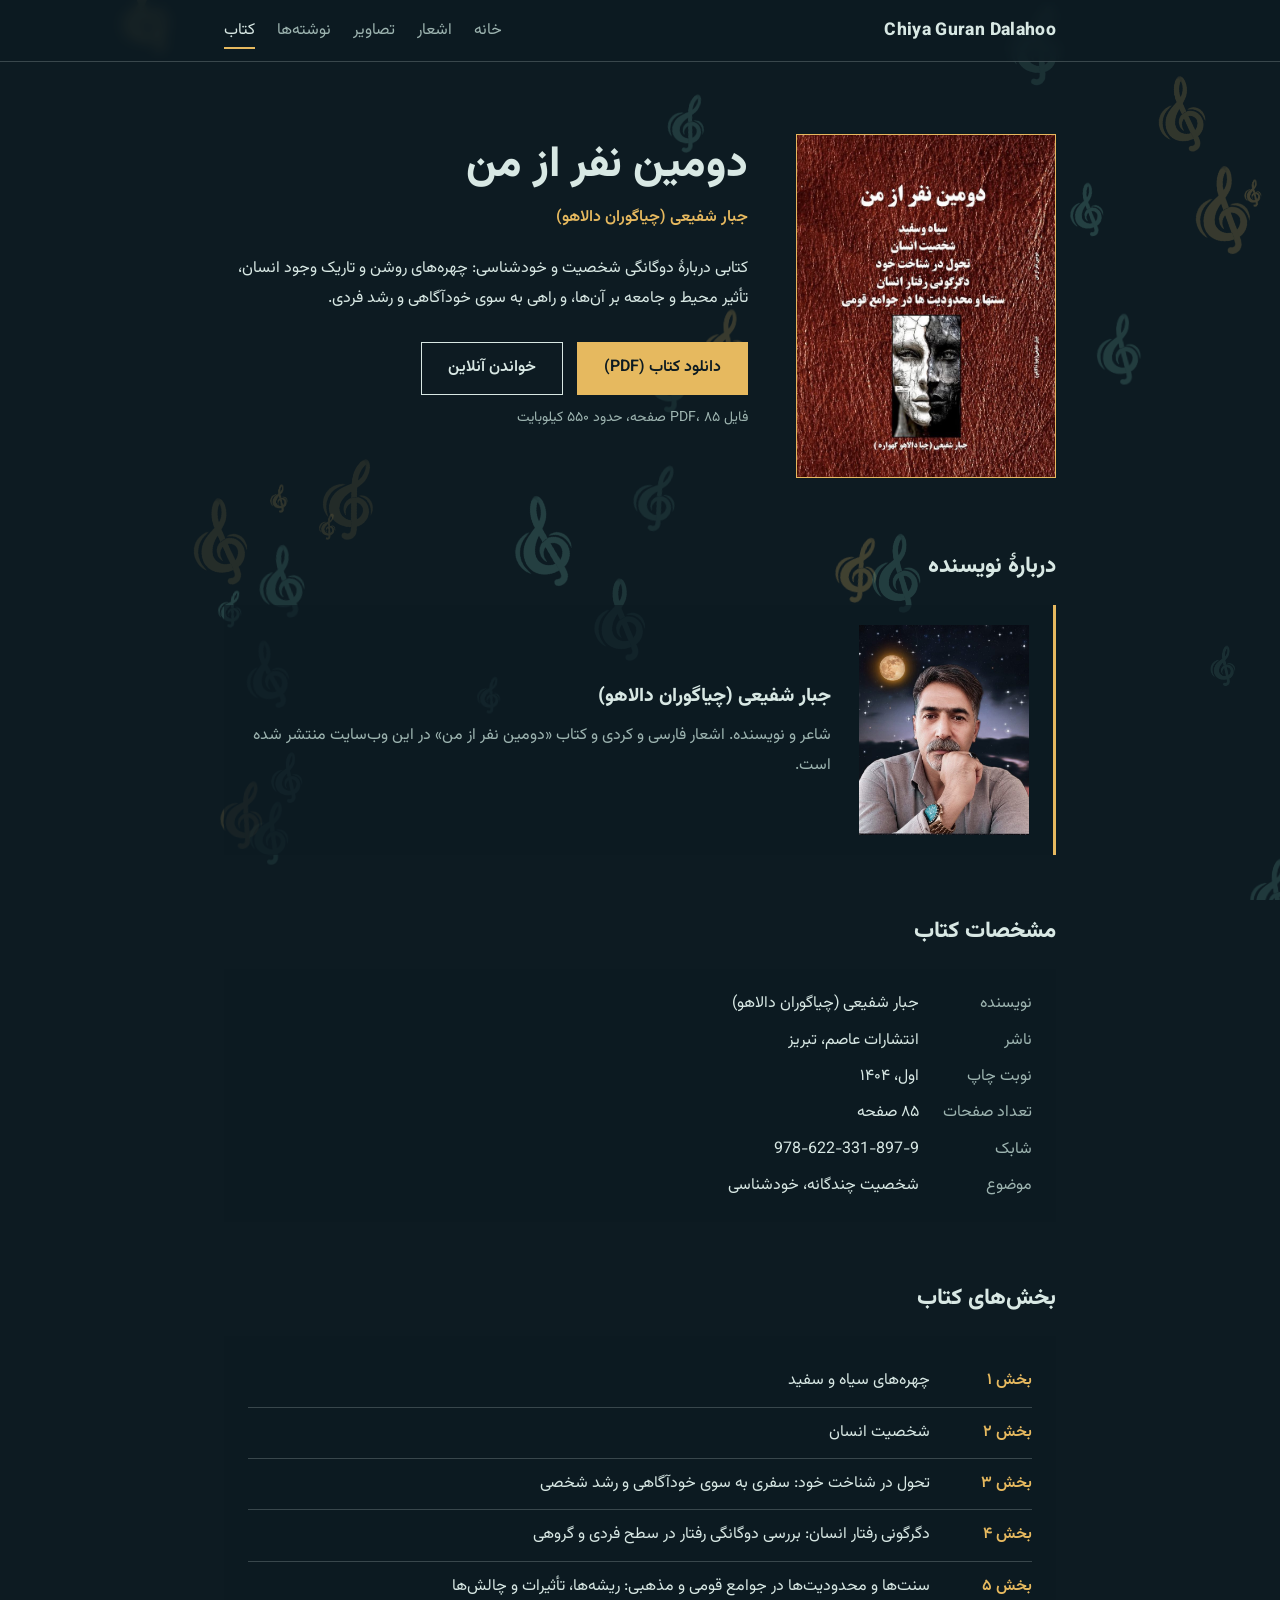
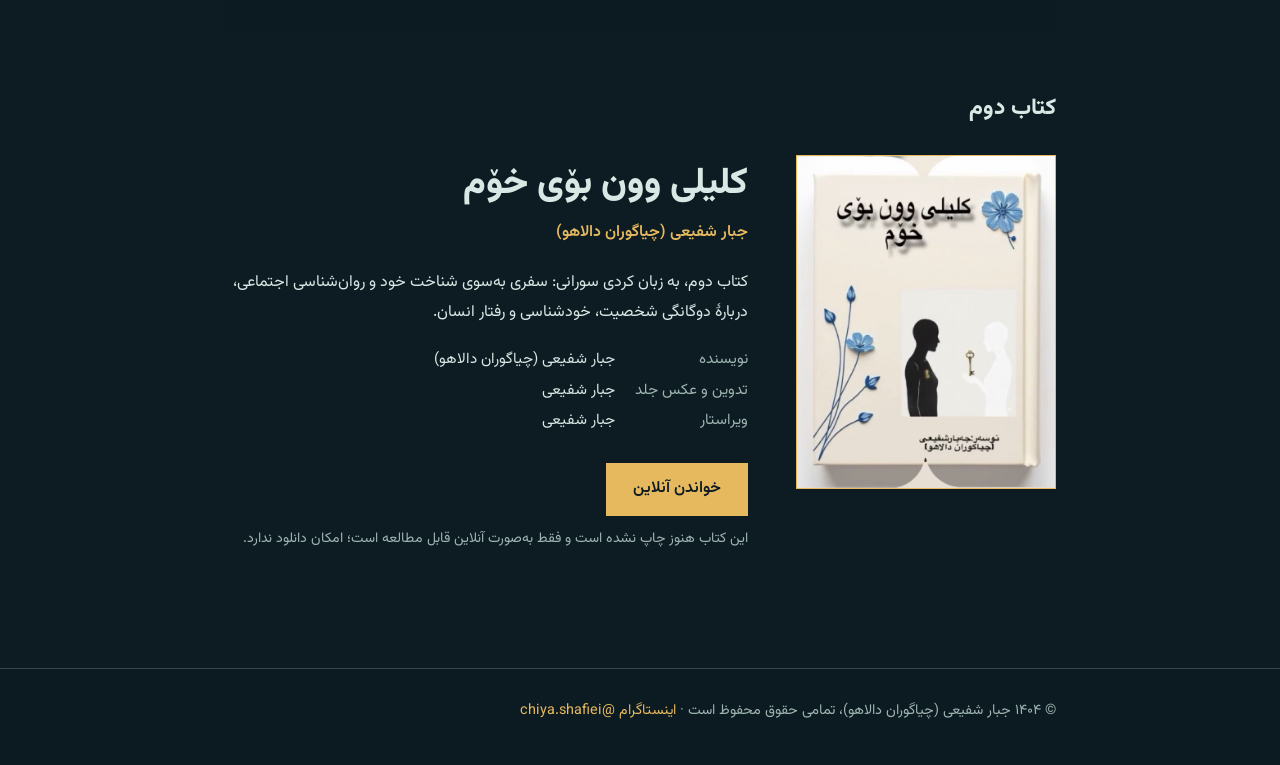
==== commit 41e57858: "Add files via upload" ====
--- a/book.html
+++ b/book.html
@@ -72,6 +72,7 @@
 .credit-list { display: grid; grid-template-columns: max-content 1fr; gap: 2px 20px; margin-top: 16px; font-size: .95rem; }
 .credit-list dt { color: var(--dim); }
 
+footer a { color: var(--saffron); }
 footer { border-top: 1px solid var(--line); margin-top: 48px; padding: 28px 0 40px; color: var(--dim); font-size: .9rem; background: rgba(13, 27, 34, .72); }
 @media (max-width: 680px) {
   .book { grid-template-columns: 1fr; gap: 32px; padding-top: 40px; }
@@ -177,7 +178,7 @@
 </main>
 
 <footer>
-  <div class="wrap">© ۱۴۰۴ جبار شفیعی (چیاگوران دالاهو)، تمامی حقوق محفوظ است</div>
+  <div class="wrap">© ۱۴۰۴ جبار شفیعی (چیاگوران دالاهو)، تمامی حقوق محفوظ است · <a href="https://www.instagram.com/chiya.shafiei/" target="_blank" rel="noopener me">اینستاگرام @chiya.shafiei</a></div>
 </footer>
 
 <script src="bg.js"></script>
